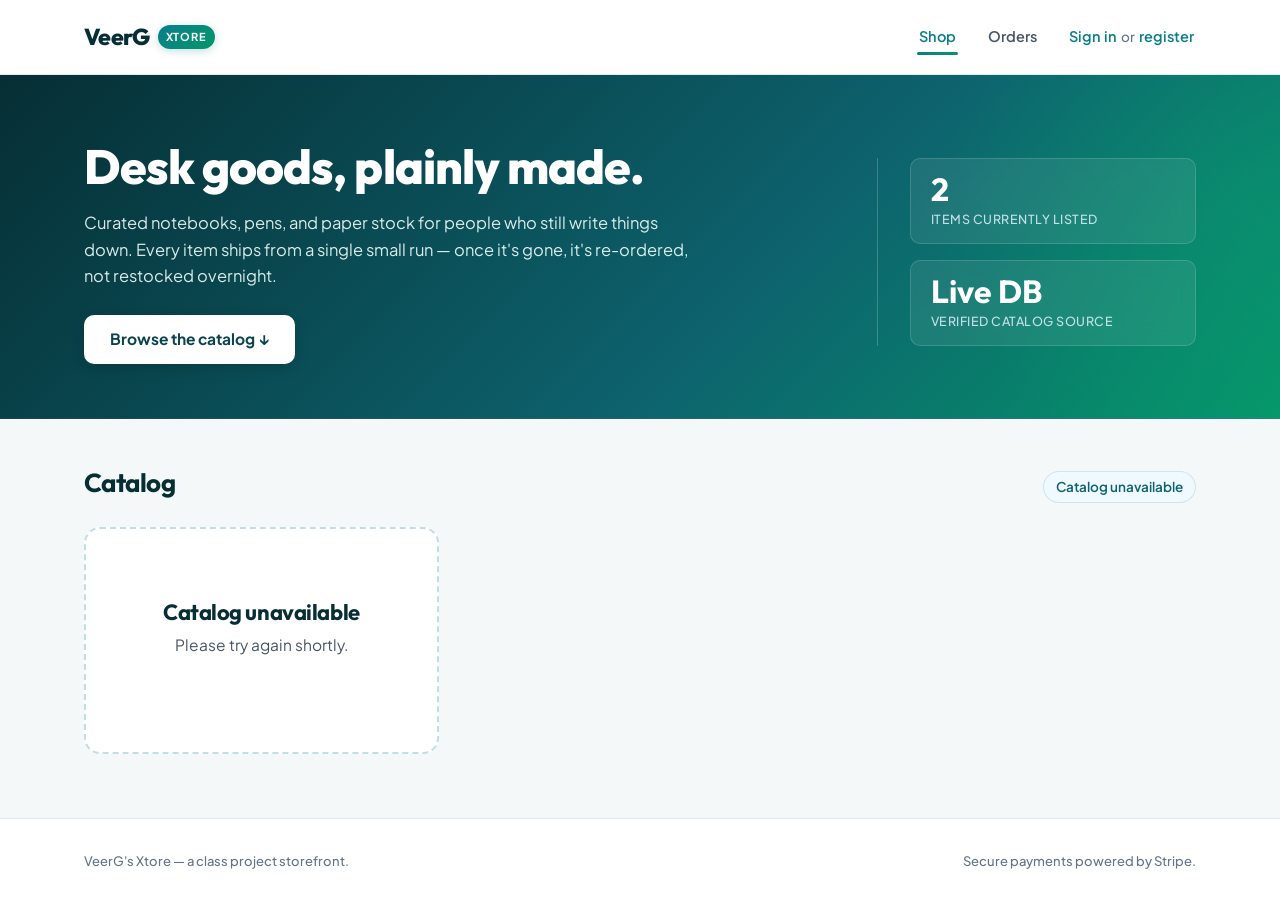
==== static/index.html @ 21c76ec9 "Initial Commit" ====
<!DOCTYPE html>
<html lang="en">
<head>
<meta charset="UTF-8">
<meta name="viewport" content="width=device-width, initial-scale=1.0">
<!-- Bootstrap 5 CSS -->
<link href="https://cdn.jsdelivr.net/npm/bootstrap@5.0.2/dist/css/bootstrap.min.css" rel="stylesheet" integrity="sha384-EVSTQN3/azprG1Anm3QDgpJLIm9Nao0Yz1ztcQTwFspd3yD65VohhpuuCOmLASjC" crossorigin="anonymous">
<link rel="stylesheet" href="css/style.css">
<title>VeerG's Xtore</title>
</head>
<body>

<header class="site-header">
  <div class="wrap">
    <a href="index.html" class="wordmark">VeerG <span class="badge-xtore">Xtore</span></a>
    <nav class="main-nav">
      <a href="index.html" data-nav-link class="active">Shop</a>
      <a href="orders.html" data-nav-link>Orders</a>
      <span class="nav-user" data-user-slot></span>
    </nav>
    <a href="cart.html" class="nav-cart">
      Cart <span class="count" data-cart-count>0</span>
    </a>
  </div>
</header>

<section class="hero">
  <div class="wrap">
    <div>
      <h1>Desk goods, plainly made.</h1>
      <p>Curated notebooks, pens, and paper stock for people who still write things down. Every item ships from a single small run — once it's gone, it's re-ordered, not restocked overnight.</p>
      <a href="#catalog" class="btn-hero">Browse the catalog &darr;</a>
    </div>
    <div class="hero-stats">
      <div class="stat">
        <span class="num" id="stat-count">2</span>
        <span class="label">items currently listed</span>
      </div>
      <div class="stat">
        <span class="num">Live DB</span>
        <span class="label">verified catalog source</span>
      </div>
    </div>
  </div>
</section>

<main class="wrap" id="catalog">
  <div class="section-head">
    <h2>Catalog</h2>
    <span class="tally" id="tally-label">2 entries</span>
  </div>

  <div class="grid" id="product-grid"></div>
</main>

<footer class="site-footer">
  <div class="wrap">
    <span>VeerG's Xtore — a class project storefront.</span>
    <span>Secure payments powered by Stripe.</span>
  </div>
</footer>

<!-- Bootstrap 5 Bundle JS -->
<script src="https://cdn.jsdelivr.net/npm/bootstrap@5.0.2/dist/js/bootstrap.bundle.min.js" integrity="sha384-MrcW6ZMFYlzcLA8Nl+NtUVF0sA7MsXsP1UyJoMp4YLEuNSfAP+JcXn/tWtIaxVXM" crossorigin="anonymous"></script>
<script src="js/app.js"></script>
<script>
  const grid = document.getElementById("product-grid");
  const tally = document.getElementById("tally-label");

  function renderGrid() {
    const items = Store.products;

    tally.textContent = `${items.length} ${items.length === 1 ? "entry" : "entries"}`;

    grid.innerHTML = items.map((p, i) => {
      const isOutOfStock = p.stock <= 0;
      const isLowStock = p.stock > 0 && p.stock <= 8;
      const stockText = isOutOfStock ? "Out of stock" : (isLowStock ? `Only ${p.stock} left` : `${p.stock} in stock`);

      return `
        <div class="card">
          <span class="entry-no">No. ${p.id}</span>
          <div class="card-media">${p.imageUrl ? `<img src="${p.imageUrl}" alt="${p.name}">` : p.name}</div>
          <h3>${p.name}</h3>
          <p class="desc">${p.desc}</p>
          <div class="meta-row">
            <span class="price">${money(p.price)}</span>
            <span class="stock-tag ${isLowStock || isOutOfStock ? "low" : ""}">${stockText}</span>
          </div>
          ${Store.getUser() ? (
            isOutOfStock
              ? `<button class="btn btn-disabled" disabled>Out of stock</button>`
              : `<button class="btn" data-add="${p.id}">Add to cart</button>`
          ) : ""}
        </div>
      `;
    }).join("");

    grid.querySelectorAll("[data-add]").forEach(btn => {
      btn.addEventListener("click", () => {
        const result = Store.addToCart(btn.dataset.add, 1);
        renderHeaderState();
        showToast(result.message || "Added to cart");
      });
    });
  }

  (async () => {
    try {
      await Store.loadProducts();
      document.getElementById("stat-count").textContent = Store.products.length;
      renderGrid();
    } catch (error) {
      tally.textContent = "Catalog unavailable";
      grid.innerHTML = `<div class="empty-state"><h3>Catalog unavailable</h3><p>Please try again shortly.</p></div>`;
    }
  })();
</script>

</body>
</html>
---- static/css/style.css ----
/* ============================================================
   VeerG's Xtore — Bootstrap 5 Custom Blue-Green Theme
   A curated Oceanic Teal & Emerald Green design system.
   ============================================================ */

@import url('https://fonts.googleapis.com/css2?family=Plus+Jakarta+Sans:wght@300;400;500;600;700;800&family=Outfit:wght@400;500;600;700&display=swap');

:root {
  /* Blue-Green / Teal Palette */
  --teal-900: #062E34;
  --teal-800: #0A434C;
  --teal-700: #0D636E;
  --teal-600: #0A7E8C;
  --teal-500: #0EA5E9;
  --teal-400: #38BDF8;
  --teal-100: #E0F2FE;
  --teal-50:  #F0F9FF;

  /* Emerald & Green Accents */
  --emerald-800: #064E3B;
  --emerald-700: #047857;
  --emerald-600: #059669;
  --emerald-500: #10B981;
  --emerald-100: #D1FAE5;
  --emerald-50:  #ECFDF5;

  /* Neutrals & Surfaces */
  --bg-main:    #F4F8F8;
  --bg-card:    #FFFFFF;
  --ink-main:   #0F172A;
  --ink-muted:  #475569;
  --ink-light:  #64748B;
  --border-subtle: #E2E8F0;
  --border-teal:   #CBD5E1;

  /* Gradients */
  --gradient-ocean: linear-gradient(135deg, #0A7E8C 0%, #059669 100%);
  --gradient-hero:  linear-gradient(135deg, #062E34 0%, #0D636E 60%, #059669 100%);
  --gradient-card:  linear-gradient(180deg, #FFFFFF 0%, #F8FAFC 100%);

  /* Bootstrap Override Tokens */
  --bs-primary: #0A7E8C;
  --bs-primary-rgb: 10, 126, 140;
  --bs-success: #059669;
  --bs-success-rgb: 5, 150, 105;
  --bs-body-bg: var(--bg-main);
  --bs-body-color: var(--ink-main);
  --bs-font-sans-serif: 'Plus Jakarta Sans', -apple-system, BlinkMacSystemFont, sans-serif;

  --sans: 'Plus Jakarta Sans', -apple-system, BlinkMacSystemFont, sans-serif;
  --display: 'Outfit', 'Plus Jakarta Sans', sans-serif;
  --radius-sm: 6px;
  --radius-md: 10px;
  --radius-lg: 16px;
  --shadow-sm: 0 1px 3px rgba(10, 126, 140, 0.08);
  --shadow-md: 0 4px 16px rgba(10, 126, 140, 0.10);
  --shadow-lg: 0 10px 30px rgba(10, 126, 140, 0.14);
}

/* ---------- Global Resets & Base ---------- */

* { box-sizing: border-box; }

body {
  margin: 0;
  background-color: var(--bg-main);
  color: var(--ink-main);
  font-family: var(--sans);
  font-size: 15.5px;
  line-height: 1.6;
  -webkit-font-smoothing: antialiased;
}

a {
  color: var(--teal-600);
  text-decoration: none;
  transition: color 0.15s ease;
}
a:hover {
  color: var(--emerald-600);
}

h1, h2, h3, h4, h5, h6 {
  font-family: var(--display);
  font-weight: 700;
  color: var(--ink-main);
  letter-spacing: -0.02em;
}

.wrap {
  max-width: 1160px;
  margin: 0 auto;
  padding: 0 24px;
}

/* ---------- Header / Navigation ---------- */

.site-header {
  background: rgba(255, 255, 255, 0.92);
  backdrop-filter: blur(12px);
  border-bottom: 1px solid rgba(13, 99, 110, 0.12);
  position: sticky;
  top: 0;
  z-index: 1000;
  transition: all 0.2s ease;
}

.site-header .wrap {
  display: flex;
  align-items: center;
  justify-content: space-between;
  height: 74px;
}

.wordmark {
  font-family: var(--display);
  font-weight: 800;
  font-size: 23px;
  letter-spacing: -0.03em;
  color: var(--teal-900);
  display: flex;
  align-items: center;
  gap: 8px;
}
.wordmark:hover { color: var(--teal-700); }

.wordmark .badge-xtore {
  font-family: var(--sans);
  font-size: 11px;
  font-weight: 700;
  text-transform: uppercase;
  letter-spacing: 0.08em;
  background: var(--gradient-ocean);
  color: #FFFFFF;
  padding: 3px 8px;
  border-radius: 20px;
  box-shadow: 0 2px 8px rgba(10, 126, 140, 0.25);
}

.main-nav {
  display: flex;
  align-items: center;
  gap: 28px;
}

.main-nav a {
  font-size: 14.5px;
  font-weight: 600;
  color: var(--ink-muted);
  position: relative;
  padding: 6px 2px;
}

.main-nav a:hover,
.main-nav a.active {
  color: var(--teal-600);
}

.main-nav a.active::after {
  content: '';
  position: absolute;
  bottom: 0;
  left: 0;
  right: 0;
  height: 2.5px;
  background: var(--gradient-ocean);
  border-radius: 2px;
}

.nav-cart {
  display: inline-flex;
  align-items: center;
  gap: 10px;
  background: var(--bg-card);
  border: 1.5px solid var(--teal-600);
  color: var(--teal-700);
  padding: 8px 16px;
  border-radius: var(--radius-md);
  font-size: 14px;
  font-weight: 600;
  transition: all 0.18s ease;
  box-shadow: var(--shadow-sm);
}

.nav-cart:hover {
  background: var(--teal-50);
  border-color: var(--emerald-600);
  color: var(--emerald-700);
  transform: translateY(-1px);
}

.nav-cart .count {
  background: var(--emerald-600);
  color: #FFFFFF;
  border-radius: 50%;
  min-width: 22px;
  height: 22px;
  display: inline-flex;
  align-items: center;
  justify-content: center;
  font-size: 11.5px;
  font-weight: 700;
  padding: 0 4px;
}

.nav-user {
  font-size: 13.5px;
  color: var(--ink-light);
  font-weight: 500;
}
.nav-user a {
  color: var(--teal-600);
  font-weight: 600;
}

/* ---------- Hero Banner ---------- */

.hero {
  background: var(--gradient-hero);
  color: #FFFFFF;
  padding: 64px 0 54px;
  border-bottom: 1px solid rgba(255,255,255,0.1);
  position: relative;
  overflow: hidden;
}

.hero::before {
  content: '';
  position: absolute;
  top: -50%;
  right: -20%;
  width: 600px;
  height: 600px;
  background: radial-gradient(circle, rgba(16, 185, 129, 0.18) 0%, rgba(0,0,0,0) 70%);
  pointer-events: none;
}

.hero .wrap {
  display: grid;
  grid-template-columns: 1.4fr 0.6fr;
  gap: 48px;
  align-items: center;
  position: relative;
  z-index: 2;
}

.hero h1 {
  color: #FFFFFF;
  font-size: clamp(32px, 4vw, 48px);
  line-height: 1.15;
  margin: 0 0 16px;
  font-weight: 800;
}

.hero p {
  color: rgba(240, 253, 250, 0.9);
  font-size: 16.5px;
  max-width: 52ch;
  margin: 0 0 26px;
  line-height: 1.6;
}

.hero .btn-hero {
  background: #FFFFFF;
  color: var(--teal-800);
  font-weight: 700;
  padding: 12px 26px;
  border-radius: var(--radius-md);
  box-shadow: 0 4px 14px rgba(0,0,0,0.15);
  display: inline-flex;
  align-items: center;
  gap: 8px;
  transition: all 0.2s ease;
}
.hero .btn-hero:hover {
  background: var(--emerald-50);
  color: var(--emerald-700);
  transform: translateY(-2px);
  box-shadow: 0 6px 20px rgba(0,0,0,0.2);
}

.hero-stats {
  display: flex;
  flex-direction: column;
  gap: 16px;
  border-left: 1px solid rgba(255,255,255,0.2);
  padding-left: 32px;
}

.hero-stats .stat {
  background: rgba(255, 255, 255, 0.08);
  backdrop-filter: blur(8px);
  padding: 14px 20px;
  border-radius: var(--radius-md);
  border: 1px solid rgba(255,255,255,0.15);
}

.stat .num {
  font-family: var(--display);
  font-size: 32px;
  font-weight: 700;
  color: #FFFFFF;
  display: block;
  line-height: 1;
}

.stat .label {
  font-size: 12.5px;
  color: rgba(224, 242, 254, 0.85);
  margin-top: 4px;
  display: block;
  font-weight: 500;
  text-transform: uppercase;
  letter-spacing: 0.04em;
}

/* ---------- Section Heads ---------- */

.section-head {
  display: flex;
  align-items: baseline;
  justify-content: space-between;
  margin: 48px 0 24px;
}

.section-head h2 {
  font-size: 26px;
  color: var(--teal-900);
  margin: 0;
}

.section-head .tally {
  font-size: 13.5px;
  color: var(--ink-light);
  font-weight: 600;
  background: var(--teal-50);
  color: var(--teal-700);
  padding: 4px 12px;
  border-radius: 20px;
  border: 1px solid rgba(10, 126, 140, 0.15);
}

/* ---------- Product Grid & Cards ---------- */

.grid {
  display: grid;
  grid-template-columns: repeat(auto-fill, minmax(320px, 1fr));
  gap: 24px;
  margin-bottom: 64px;
}

.card {
  background: var(--bg-card);
  border: 1px solid var(--border-subtle);
  border-radius: var(--radius-lg);
  padding: 22px;
  display: flex;
  flex-direction: column;
  position: relative;
  transition: all 0.22s ease;
  box-shadow: var(--shadow-sm);
}

.card:hover {
  transform: translateY(-4px);
  box-shadow: var(--shadow-lg);
  border-color: rgba(10, 126, 140, 0.3);
}

.card .entry-no {
  position: absolute;
  top: 18px;
  right: 20px;
  font-size: 11px;
  font-weight: 700;
  color: var(--teal-600);
  background: var(--teal-50);
  padding: 2px 8px;
  border-radius: 12px;
  letter-spacing: 0.04em;
}

.card-media {
  height: 180px;
  border-radius: var(--radius-md);
  margin-bottom: 18px;
  display: flex;
  align-items: center;
  justify-content: center;
  font-family: var(--display);
  font-size: 16px;
  font-weight: 600;
  color: #FFFFFF;
  background: linear-gradient(135deg, #0A7E8C 0%, #064E3B 100%);
  text-align: center;
  padding: 12px;
  overflow: hidden;
}

.card-media img {
  width: 100%;
  height: 100%;
  object-fit: contain;
  transition: transform 0.3s ease;
}
.card:hover .card-media img {
  transform: scale(1.05);
}

.card h3 {
  font-size: 18px;
  font-weight: 700;
  margin: 0 0 8px;
  color: var(--teal-900);
}

.card .desc {
  font-size: 13.5px;
  color: var(--ink-muted);
  margin: 0 0 18px;
  flex: 1;
  line-height: 1.5;
}

.card .meta-row {
  display: flex;
  align-items: center;
  justify-content: space-between;
  margin-bottom: 16px;
  padding-top: 12px;
  border-top: 1px solid var(--border-subtle);
}

.price {
  font-family: var(--display);
  font-size: 21px;
  font-weight: 800;
  color: var(--teal-900);
}

.stock-tag {
  font-size: 12px;
  font-weight: 600;
  color: var(--emerald-700);
  background: var(--emerald-50);
  padding: 3px 9px;
  border-radius: 20px;
  border: 1px solid rgba(5, 150, 105, 0.2);
}

.stock-tag.low {
  color: #B91C1C;
  background: #FEF2F2;
  border-color: rgba(185, 28, 28, 0.2);
}

/* ---------- Buttons & Interactive Elements ---------- */

.btn {
  display: inline-flex;
  align-items: center;
  justify-content: center;
  gap: 8px;
  background: var(--gradient-ocean);
  border: none;
  color: #FFFFFF;
  padding: 11px 22px;
  font-size: 14.5px;
  font-weight: 600;
  border-radius: var(--radius-md);
  cursor: pointer;
  transition: all 0.18s ease;
  box-shadow: 0 2px 8px rgba(10, 126, 140, 0.2);
  text-decoration: none;
}

.btn:hover {
  background: linear-gradient(135deg, #0D636E 0%, #047857 100%);
  color: #FFFFFF;
  box-shadow: 0 4px 14px rgba(10, 126, 140, 0.3);
  transform: translateY(-1px);
}

.btn:active {
  transform: translateY(0);
}

.btn-outline {
  background: transparent;
  color: var(--teal-700);
  border: 1.5px solid var(--teal-600);
  box-shadow: none;
}
.btn-outline:hover {
  background: var(--teal-50);
  color: var(--teal-900);
  border-color: var(--teal-700);
}

.btn-quiet {
  background: transparent;
  color: var(--ink-muted);
  border: 1px solid var(--border-teal);
  box-shadow: none;
}
.btn-quiet:hover {
  border-color: var(--teal-600);
  color: var(--teal-700);
  background: var(--teal-50);
}

.btn-block {
  width: 100%;
}

.btn-disabled, .btn[disabled] {
  opacity: 0.55;
  cursor: not-allowed !important;
  pointer-events: none;
  background: #94A3B8 !important;
  box-shadow: none !important;
}

/* ---------- Cart Page ---------- */

.cart-layout {
  display: grid;
  grid-template-columns: 1.6fr 0.9fr;
  gap: 36px;
  padding: 36px 0 80px;
  align-items: start;
}

.page-title {
  font-size: 32px;
  color: var(--teal-900);
  margin: 36px 0 4px;
}
.page-sub {
  color: var(--ink-muted);
  font-size: 15px;
  margin: 0 0 16px;
}

.line-item {
  display: grid;
  grid-template-columns: 74px 1fr auto auto;
  gap: 20px;
  align-items: center;
  padding: 18px 20px;
  background: var(--bg-card);
  border: 1px solid var(--border-subtle);
  border-radius: var(--radius-md);
  margin-bottom: 14px;
  box-shadow: var(--shadow-sm);
}

.line-item .thumb {
  width: 74px;
  height: 74px;
  border-radius: var(--radius-sm);
  display: flex;
  align-items: center;
  justify-content: center;
  font-family: var(--display);
  background: var(--teal-50);
  color: var(--teal-800);
  font-size: 13px;
  font-weight: 700;
  overflow: hidden;
}

.line-item .thumb img {
  width: 100%;
  height: 100%;
  object-fit: contain;
}

.line-item .name {
  font-family: var(--display);
  font-size: 16.5px;
  font-weight: 700;
  color: var(--teal-900);
}

.line-item .unit {
  color: var(--ink-light);
  font-size: 13px;
  margin-top: 2px;
}

.qty-control {
  display: inline-flex;
  align-items: center;
  border: 1.5px solid var(--border-teal);
  border-radius: var(--radius-sm);
  background: var(--bg-card);
}

.qty-control button {
  background: none;
  border: none;
  width: 32px;
  height: 34px;
  cursor: pointer;
  font-size: 16px;
  font-weight: 600;
  color: var(--teal-800);
  transition: background 0.15s ease;
}
.qty-control button:hover {
  background: var(--teal-50);
}

.qty-control span {
  width: 30px;
  text-align: center;
  font-size: 14px;
  font-weight: 700;
}

.line-total {
  font-family: var(--display);
  font-size: 17px;
  font-weight: 800;
  min-width: 75px;
  text-align: right;
  color: var(--teal-900);
}

.remove-link {
  font-size: 12.5px;
  font-weight: 600;
  color: #DC2626;
  cursor: pointer;
  border: none;
  background: none;
  padding: 0;
  margin-top: 6px;
}
.remove-link:hover { text-decoration: underline; }

.summary-box {
  border: 1px solid rgba(10, 126, 140, 0.2);
  padding: 28px;
  border-radius: var(--radius-lg);
  background: var(--bg-card);
  box-shadow: var(--shadow-md);
}

.summary-box h3 {
  font-size: 20px;
  margin: 0 0 20px;
  color: var(--teal-900);
}

.summary-row {
  display: flex;
  justify-content: space-between;
  font-size: 14.5px;
  color: var(--ink-muted);
  margin-bottom: 12px;
}

.summary-row.total {
  color: var(--teal-900);
  font-weight: 800;
  font-size: 19px;
  font-family: var(--display);
  border-top: 2px dashed var(--border-subtle);
  padding-top: 16px;
  margin-top: 10px;
}

.empty-state {
  text-align: center;
  padding: 70px 24px;
  border: 2px dashed rgba(10, 126, 140, 0.25);
  border-radius: var(--radius-lg);
  background: var(--bg-card);
}
.empty-state h3 {
  font-size: 22px;
  color: var(--teal-900);
  margin: 0 0 8px;
}
.empty-state p {
  color: var(--ink-muted);
  margin: 0 0 24px;
}

/* ---------- Forms & Auth Cards ---------- */

.form-layout {
  display: grid;
  grid-template-columns: 1.4fr 1fr;
  gap: 48px;
  padding: 36px 0 90px;
  align-items: start;
}

.auth-layout {
  max-width: 440px;
  margin: 0 auto;
  padding: 60px 0 100px;
}

.auth-card, .form-card {
  border: 1px solid var(--border-subtle);
  border-radius: var(--radius-lg);
  background: var(--bg-card);
  padding: 36px 32px;
  box-shadow: var(--shadow-md);
}

.auth-card h1 {
  font-size: 28px;
  color: var(--teal-900);
  margin: 0 0 6px;
}

.auth-card .sub {
  color: var(--ink-muted);
  font-size: 14.5px;
  margin: 0 0 24px;
}

fieldset {
  border: none;
  padding: 0;
  margin: 0 0 28px;
}

fieldset legend {
  font-family: var(--display);
  font-size: 18px;
  font-weight: 700;
  color: var(--teal-900);
  margin-bottom: 14px;
  padding: 0;
}

.field {
  margin-bottom: 18px;
}

.field label {
  display: block;
  font-size: 13.5px;
  font-weight: 600;
  color: var(--ink-muted);
  margin-bottom: 6px;
}

.field input, .field select, .form-control {
  width: 100%;
  padding: 11px 14px;
  border: 1.5px solid var(--border-teal);
  border-radius: var(--radius-sm);
  background: #FFFFFF;
  font-size: 14.5px;
  color: var(--ink-main);
  transition: all 0.15s ease;
}

.field input:focus, .field select:focus, .form-control:focus {
  border-color: var(--teal-600);
  box-shadow: 0 0 0 3px rgba(10, 126, 140, 0.15);
  outline: none;
}

.field-row {
  display: grid;
  grid-template-columns: 1fr 1fr;
  gap: 14px;
}

.field-error {
  border-color: #DC2626 !important;
}

.error-msg {
  color: #DC2626;
  font-size: 12.5px;
  font-weight: 500;
  margin-top: 5px;
  display: none;
}
.error-msg.show { display: block; }

.auth-switch {
  text-align: center;
  margin-top: 20px;
  font-size: 14px;
  color: var(--ink-muted);
}
.auth-switch a {
  color: var(--teal-600);
  font-weight: 700;
}

.demo-note {
  font-size: 12.5px;
  color: var(--teal-800);
  background: var(--teal-50);
  border: 1px solid rgba(10, 126, 140, 0.2);
  border-radius: var(--radius-sm);
  padding: 12px 14px;
  margin-top: 18px;
  line-height: 1.5;
}

.order-summary-mini {
  border: 1px solid rgba(10, 126, 140, 0.18);
  border-radius: var(--radius-lg);
  padding: 24px;
  background: var(--bg-card);
  box-shadow: var(--shadow-md);
  position: sticky;
  top: 96px;
}

.order-summary-mini h3 {
  font-size: 18px;
  margin: 0 0 16px;
  color: var(--teal-900);
}

.mini-line {
  display: flex;
  justify-content: space-between;
  font-size: 14px;
  margin-bottom: 10px;
  color: var(--ink-muted);
}
.mini-line .n {
  color: var(--ink-main);
  font-weight: 600;
}

/* ---------- Orders Page ---------- */

.order-card {
  border: 1px solid var(--border-subtle);
  border-radius: var(--radius-lg);
  margin-bottom: 20px;
  background: var(--bg-card);
  overflow: hidden;
  box-shadow: var(--shadow-sm);
}

.order-card .order-head {
  display: flex;
  justify-content: space-between;
  align-items: center;
  padding: 16px 24px;
  border-bottom: 1px solid var(--border-subtle);
  background: var(--teal-50);
}

.order-head .oid {
  font-family: var(--display);
  font-size: 16px;
  font-weight: 700;
  color: var(--teal-900);
}

.order-head .odate {
  font-size: 13px;
  color: var(--ink-light);
  margin-top: 2px;
}

.order-status {
  font-size: 12px;
  font-weight: 700;
  padding: 4px 12px;
  border-radius: 20px;
  background: var(--emerald-100);
  color: var(--emerald-800);
  border: 1px solid rgba(5, 150, 105, 0.3);
}

.order-body { padding: 20px 24px; }

.order-item-row {
  display: flex;
  justify-content: space-between;
  font-size: 14.5px;
  padding: 8px 0;
  color: var(--ink-muted);
  border-bottom: 1px solid var(--border-subtle);
}
.order-item-row:last-child { border-bottom: none; }
.order-item-row .n { color: var(--ink-main); font-weight: 600; }

.order-foot {
  display: flex;
  justify-content: space-between;
  padding: 16px 24px;
  border-top: 1px solid var(--border-subtle);
  font-family: var(--display);
  font-size: 16px;
  font-weight: 700;
  color: var(--teal-900);
  background: #FAFAFA;
}

/* ---------- Status Cards (Success / Cancel) ---------- */

.status-card {
  border: 1px solid var(--border-subtle);
  border-radius: var(--radius-lg);
  background: var(--bg-card);
  padding: 48px 36px;
  max-width: 620px;
  margin: 48px auto 80px;
  text-align: center;
  box-shadow: var(--shadow-lg);
}

.status-icon {
  width: 68px;
  height: 68px;
  border-radius: 50%;
  display: flex;
  align-items: center;
  justify-content: center;
  margin: 0 auto 22px;
  font-size: 30px;
  font-weight: 800;
}

.status-card.success {
  border-color: rgba(5, 150, 105, 0.3);
}
.status-card.success .status-icon {
  background: var(--emerald-100);
  color: var(--emerald-700);
  border: 2px solid var(--emerald-500);
  box-shadow: 0 4px 16px rgba(5, 150, 105, 0.2);
}

.status-card.cancel {
  border-color: rgba(220, 38, 38, 0.3);
}
.status-card.cancel .status-icon {
  background: #FEF2F2;
  color: #DC2626;
  border: 2px solid #EF4444;
  box-shadow: 0 4px 16px rgba(220, 38, 38, 0.15);
}

.status-card h1 {
  font-size: 28px;
  margin: 0 0 10px;
  color: var(--teal-900);
}

.status-card p {
  color: var(--ink-muted);
  font-size: 15px;
  margin: 0 0 28px;
  line-height: 1.6;
}

.status-details {
  background: var(--teal-50);
  border: 1px solid rgba(10, 126, 140, 0.18);
  border-radius: var(--radius-md);
  padding: 22px;
  text-align: left;
  margin-bottom: 28px;
}

.status-details .detail-row {
  display: flex;
  justify-content: space-between;
  font-size: 14px;
  padding: 6px 0;
  color: var(--ink-muted);
}

.status-details .detail-row.total {
  font-weight: 800;
  color: var(--teal-900);
  border-top: 1px dashed rgba(10, 126, 140, 0.25);
  padding-top: 12px;
  margin-top: 8px;
  font-family: var(--display);
  font-size: 17px;
}

.status-actions {
  display: flex;
  gap: 14px;
  justify-content: center;
  flex-wrap: wrap;
}

/* ---------- Toast Notification ---------- */

.toast {
  position: fixed;
  bottom: 26px;
  left: 50%;
  transform: translateX(-50%) translateY(20px);
  background: var(--teal-900);
  color: #FFFFFF;
  padding: 12px 24px;
  border-radius: 30px;
  font-size: 14px;
  font-weight: 600;
  opacity: 0;
  pointer-events: none;
  transition: opacity 0.2s ease, transform 0.2s ease;
  z-index: 2000;
  box-shadow: 0 8px 24px rgba(6, 46, 52, 0.35);
}

.toast.show {
  opacity: 1;
  transform: translateX(-50%) translateY(0);
}

/* ---------- Site Footer ---------- */

.site-footer {
  background: #FFFFFF;
  border-top: 1px solid var(--border-subtle);
  padding: 32px 0;
  margin-top: 60px;
}

.site-footer .wrap {
  display: flex;
  justify-content: space-between;
  font-size: 13px;
  color: var(--ink-light);
  font-weight: 500;
}

/* ---------- Responsive ---------- */

@media (max-width: 880px) {
  .hero .wrap { grid-template-columns: 1fr; }
  .hero-stats { border-left: none; padding-left: 0; flex-direction: row; gap: 20px; }
  .cart-layout, .form-layout { grid-template-columns: 1fr; }
  .main-nav { display: none; }
}

@media (max-width: 560px) {
  .wrap { padding: 0 16px; }
  .field-row { grid-template-columns: 1fr; }
  .hero-stats { flex-direction: column; }
}
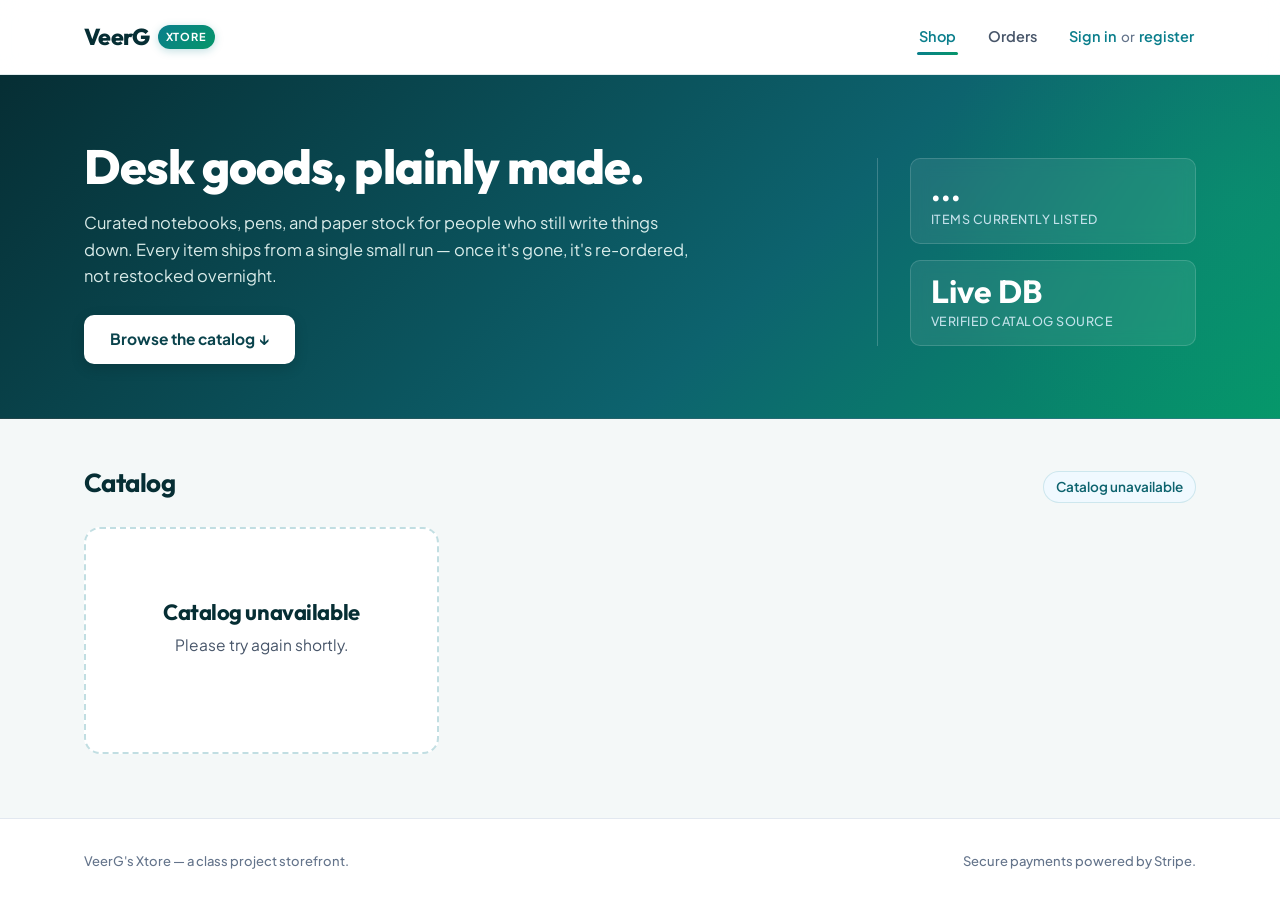
==== commit b2fff13c: "Configure PostgreSQL catalog" ====
--- a/static/index.html
+++ b/static/index.html
@@ -33,7 +33,7 @@
     </div>
     <div class="hero-stats">
       <div class="stat">
-        <span class="num" id="stat-count">2</span>
+        <span class="num" id="stat-count">...</span>
         <span class="label">items currently listed</span>
       </div>
       <div class="stat">
@@ -47,7 +47,7 @@
 <main class="wrap" id="catalog">
   <div class="section-head">
     <h2>Catalog</h2>
-    <span class="tally" id="tally-label">2 entries</span>
+    <span class="tally" id="tally-label">Loading catalog...</span>
   </div>
 
   <div class="grid" id="product-grid"></div>
